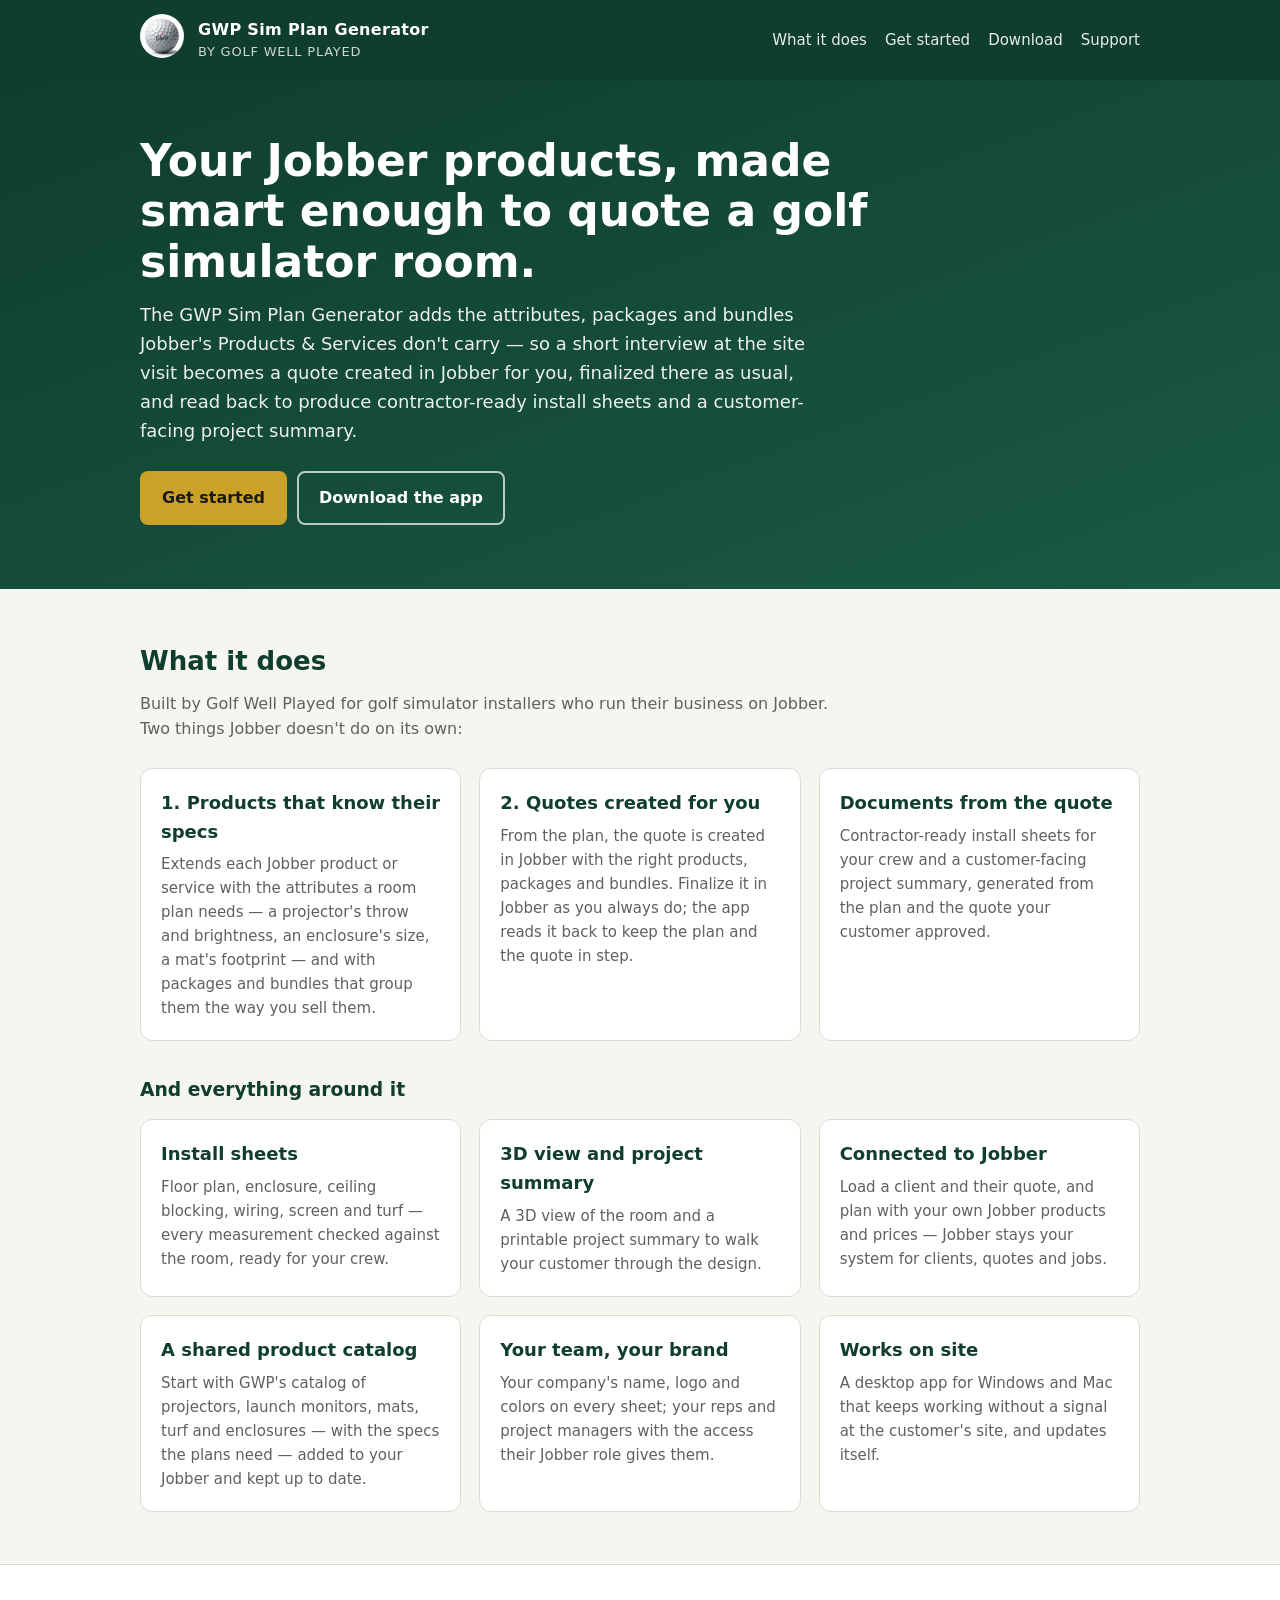
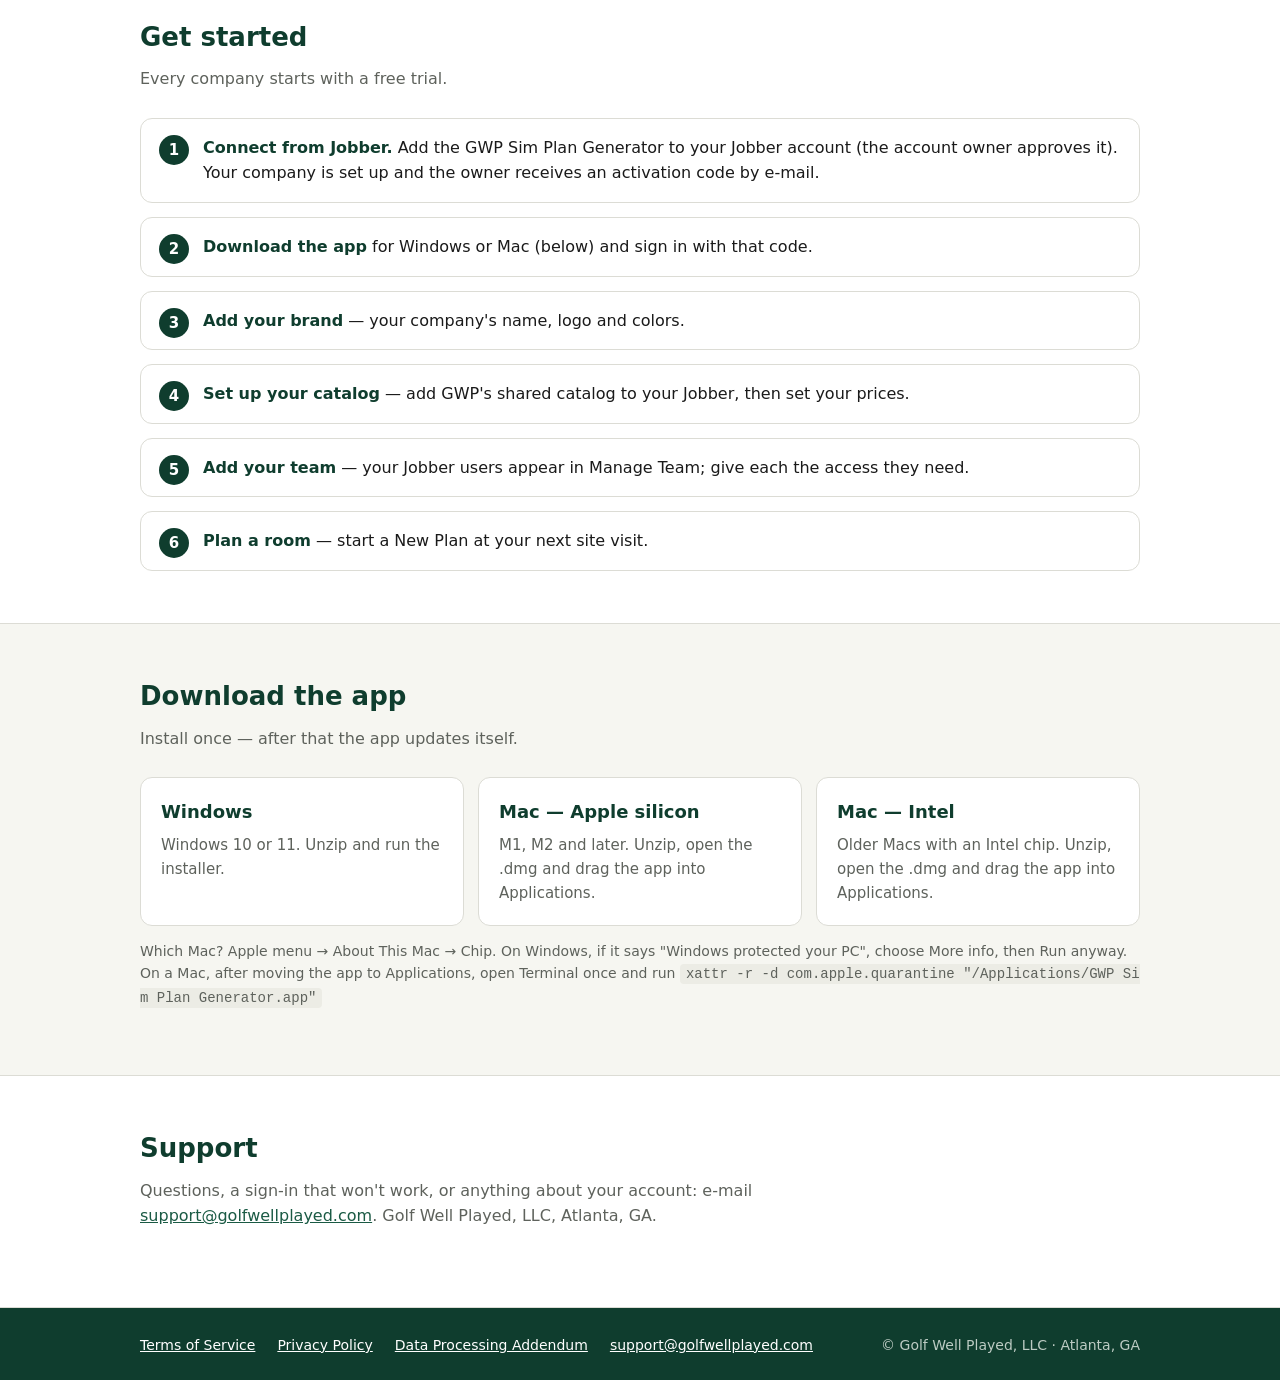
==== docs/index.html @ d23c5d8a "site: plans.golfwellplayed.com - landing page, welcome page, legal holding pages" ====
<!DOCTYPE html>
<html lang="en">
<head>
<meta charset="utf-8">
<meta name="viewport" content="width=device-width, initial-scale=1">
<title>GWP Sim Plan Generator</title>
<meta name="description" content="Contractor-ready golf simulator room plans, connected to Jobber — floor plan, enclosure, blocking, wiring, screen, turf and a 3D view, from one interview.">
<link rel="icon" href="assets/gwp-logo.png">
<link rel="stylesheet" href="assets/site.css">
</head>
<body>
<header class="top"><div class="wrap">
  <a href="" aria-label="Home"><img src="assets/gwp-logo.png" alt="Golf Well Played"></a>
  <div class="brand">GWP Sim Plan Generator<small>by Golf Well Played</small></div>
  <nav aria-label="Site"><a href="#what">What it does</a><a href="#start">Get started</a><a href="#download">Download</a><a href="#support">Support</a></nav>
</div></header>
<main>
<section class="hero"><div class="wrap">
  <h1>Your Jobber products, made smart enough to quote a golf simulator room.</h1>
  <p>The GWP Sim Plan Generator adds the attributes, packages and bundles Jobber's Products &amp; Services don't carry —
  so a short interview at the site visit becomes a quote created in Jobber for you, finalized there as usual, and read
  back to produce contractor-ready install sheets and a customer-facing project summary.</p>
  <a class="btn btn-gold" href="#start">Get started</a><a class="btn btn-line" href="#download">Download the app</a>
</div></section>

<section id="what"><div class="wrap">
  <h2>What it does</h2>
  <p class="lead">Built by Golf Well Played for golf simulator installers who run their business on Jobber. Two things
    Jobber doesn't do on its own:</p>
  <div class="grid">
    <div class="card"><h3>1. Products that know their specs</h3><p>Extends each Jobber product or service with the
      attributes a room plan needs — a projector's throw and brightness, an enclosure's size, a mat's footprint — and with
      packages and bundles that group them the way you sell them.</p></div>
    <div class="card"><h3>2. Quotes created for you</h3><p>From the plan, the quote is created in Jobber with the right
      products, packages and bundles. Finalize it in Jobber as you always do; the app reads it back to keep the plan and
      the quote in step.</p></div>
    <div class="card"><h3>Documents from the quote</h3><p>Contractor-ready install sheets for your crew and a
      customer-facing project summary, generated from the plan and the quote your customer approved.</p></div>
  </div>
  <h3 style="margin:34px 0 14px;color:var(--green)">And everything around it</h3>
  <div class="grid">
    <div class="card"><h3>Install sheets</h3><p>Floor plan, enclosure, ceiling blocking, wiring, screen and turf — every
      measurement checked against the room, ready for your crew.</p></div>
    <div class="card"><h3>3D view and project summary</h3><p>A 3D view of the room and a printable project summary to walk
      your customer through the design.</p></div>
    <div class="card"><h3>Connected to Jobber</h3><p>Load a client and their quote, and plan with your own Jobber products
      and prices — Jobber stays your system for clients, quotes and jobs.</p></div>
    <div class="card"><h3>A shared product catalog</h3><p>Start with GWP's catalog of projectors, launch monitors, mats,
      turf and enclosures — with the specs the plans need — added to your Jobber and kept up to date.</p></div>
    <div class="card"><h3>Your team, your brand</h3><p>Your company's name, logo and colors on every sheet; your reps and
      project managers with the access their Jobber role gives them.</p></div>
    <div class="card"><h3>Works on site</h3><p>A desktop app for Windows and Mac that keeps working without a signal at the
      customer's site, and updates itself.</p></div>
  </div>
</div></section>

<section id="start" class="band"><div class="wrap">
  <h2>Get started</h2>
  <p class="lead">Every company starts with a free trial.</p>
  <ol class="steps">
    <li><b>Connect from Jobber.</b> Add the GWP Sim Plan Generator to your Jobber account (the account owner approves it).
      Your company is set up and the owner receives an activation code by e-mail.</li>
    <li><b>Download the app</b> for Windows or Mac (below) and sign in with that code.</li>
    <li><b>Add your brand</b> — your company's name, logo and colors.</li>
    <li><b>Set up your catalog</b> — add GWP's shared catalog to your Jobber, then set your prices.</li>
    <li><b>Add your team</b> — your Jobber users appear in Manage Team; give each the access they need.</li>
    <li><b>Plan a room</b> — start a New Plan at your next site visit.</li>
  </ol>
</div></section>

<section id="download"><div class="wrap">
  <h2>Download the app</h2>
  <p class="lead">Install once — after that the app updates itself.</p>
  <div class="downloads">
    <a class="card" href="https://github.com/rkfarrisjr/gwp-sim-plan-generator-releases/releases/latest/download/GWP-Sim-Plan-Generator-Windows.zip"><h3>Windows</h3><p>Windows 10 or 11. Unzip and run the
      installer.</p></a>
    <a class="card" href="https://github.com/rkfarrisjr/gwp-sim-plan-generator-releases/releases/latest/download/GWP-Sim-Plan-Generator-Mac-Apple-Silicon.zip"><h3>Mac — Apple silicon</h3><p>M1, M2 and later.
      Unzip, open the .dmg and drag the app into Applications.</p></a>
    <a class="card" href="https://github.com/rkfarrisjr/gwp-sim-plan-generator-releases/releases/latest/download/GWP-Sim-Plan-Generator-Mac-Intel.zip"><h3>Mac — Intel</h3><p>Older Macs with an Intel chip.
      Unzip, open the .dmg and drag the app into Applications.</p></a>
  </div>
  <p class="note u-mt">Which Mac? Apple menu → About This Mac → Chip. On Windows, if it says "Windows protected your PC",
    choose More info, then Run anyway. On a Mac, after moving the app to Applications, open Terminal once and run
    <code>xattr -r -d com.apple.quarantine "/Applications/GWP Sim Plan Generator.app"</code></p>
</div></section>

<section id="support" class="band"><div class="wrap">
  <h2>Support</h2>
  <p class="lead">Questions, a sign-in that won't work, or anything about your account: e-mail
    <a href="mailto:support@golfwellplayed.com">support@golfwellplayed.com</a>. Golf Well Played, LLC, Atlanta, GA.</p>
</div></section>
</main>
<footer><div class="wrap">
  <a href="legal/terms.html">Terms of Service</a>
  <a href="legal/privacy.html">Privacy Policy</a>
  <a href="legal/dpa.html">Data Processing Addendum</a>
  <a href="mailto:support@golfwellplayed.com">support@golfwellplayed.com</a>
  <span class="right">© Golf Well Played, LLC · Atlanta, GA</span>
</div></footer>
</body>
</html>
---- docs/assets/site.css ----
/* plans.golfwellplayed.com — GWP Sim Plan Generator site (2026-11-04). GWP's brand colors (the app's brand.js). */
:root {
  --green: #0F3D2E; --green-2: #1a5a44; --gold: #C9A227; --bg: #f6f6f1; --card: #ffffff;
  --text: #1a1a1a; --muted: #5e625c; --border: #dcdcd5; --max: 1040px;
}
* { box-sizing: border-box; }
html { -webkit-text-size-adjust: 100%; }
body { margin: 0; font: 16px/1.6 system-ui, -apple-system, "Segoe UI", Roboto, Helvetica, Arial, sans-serif;
  color: var(--text); background: var(--bg); }
a { color: var(--green-2); }
a:focus-visible, .btn:focus-visible { outline: 3px solid var(--gold); outline-offset: 2px; }
.wrap { max-width: var(--max); margin: 0 auto; padding: 0 20px; }
header.top { background: var(--green); color: #fff; }
header.top .wrap { display: flex; align-items: center; gap: 14px; padding-top: 14px; padding-bottom: 14px; }
header.top img { width: 44px; height: 44px; border-radius: 50%; background: #fff; }
header.top .brand { font-weight: 700; letter-spacing: .02em; }
header.top .brand small { display: block; font-weight: 400; opacity: .8; font-size: 13px; letter-spacing: .06em; text-transform: uppercase; }
header.top nav { margin-left: auto; display: flex; gap: 18px; flex-wrap: wrap; }
header.top nav a { color: #fff; text-decoration: none; opacity: .9; font-size: 15px; }
header.top nav a:hover { opacity: 1; text-decoration: underline; }
.hero { background: linear-gradient(160deg, var(--green) 0%, var(--green-2) 100%); color: #fff; padding: 56px 0 64px; }
.hero h1 { font-size: clamp(28px, 4.4vw, 44px); line-height: 1.15; margin: 0 0 14px; max-width: 760px; }
.hero p { font-size: 18px; max-width: 680px; opacity: .92; margin: 0 0 26px; }
.btn { display: inline-block; padding: 12px 20px; border-radius: 8px; font-weight: 600; text-decoration: none;
  border: 2px solid transparent; }
.btn-gold { background: var(--gold); color: #1a1a1a; }
.btn-gold:hover { filter: brightness(1.06); }
.btn-line { border-color: rgba(255,255,255,.7); color: #fff; margin-left: 10px; }
.btn-line:hover { background: rgba(255,255,255,.1); }
section { padding: 52px 0; }
section h2 { font-size: 26px; margin: 0 0 8px; color: var(--green); }
section .lead { color: var(--muted); margin: 0 0 26px; max-width: 720px; }
.grid { display: grid; gap: 18px; grid-template-columns: repeat(auto-fit, minmax(240px, 1fr)); }
.card { background: var(--card); border: 1px solid var(--border); border-radius: 12px; padding: 20px; }
.card h3 { margin: 0 0 6px; font-size: 18px; color: var(--green); }
.card p { margin: 0; color: var(--muted); font-size: 15px; }
.steps { counter-reset: s; list-style: none; padding: 0; margin: 0; display: grid; gap: 14px; }
.steps li { background: var(--card); border: 1px solid var(--border); border-radius: 12px; padding: 16px 18px 16px 62px;
  position: relative; }
.steps li::before { counter-increment: s; content: counter(s); position: absolute; left: 18px; top: 16px; width: 30px;
  height: 30px; border-radius: 50%; background: var(--green); color: #fff; font-weight: 700; display: grid;
  place-items: center; font-size: 15px; }
.steps b { color: var(--green); }
.downloads { display: grid; gap: 14px; grid-template-columns: repeat(auto-fit, minmax(220px, 1fr)); }
.downloads a.card { text-decoration: none; color: inherit; }
.downloads a.card:hover { border-color: var(--green-2); }
.note { font-size: 14px; color: var(--muted); }
code { background: #ecece5; padding: 2px 6px; border-radius: 4px; font-size: 14px; word-break: break-all; }
.band { background: #fff; border-top: 1px solid var(--border); border-bottom: 1px solid var(--border); }
footer { background: var(--green); color: #e8efe9; padding: 26px 0; font-size: 14px; }
footer .wrap { display: flex; flex-wrap: wrap; gap: 10px 22px; align-items: center; }
footer a { color: #fff; }
footer .right { margin-left: auto; opacity: .8; }
.doc { max-width: 760px; }
.doc h1 { color: var(--green); font-size: 30px; margin: 0 0 10px; }
@media (max-width: 640px) {
  header.top nav { display: none; }
  .btn-line { margin: 10px 0 0; }
  footer .right { margin-left: 0; }
}
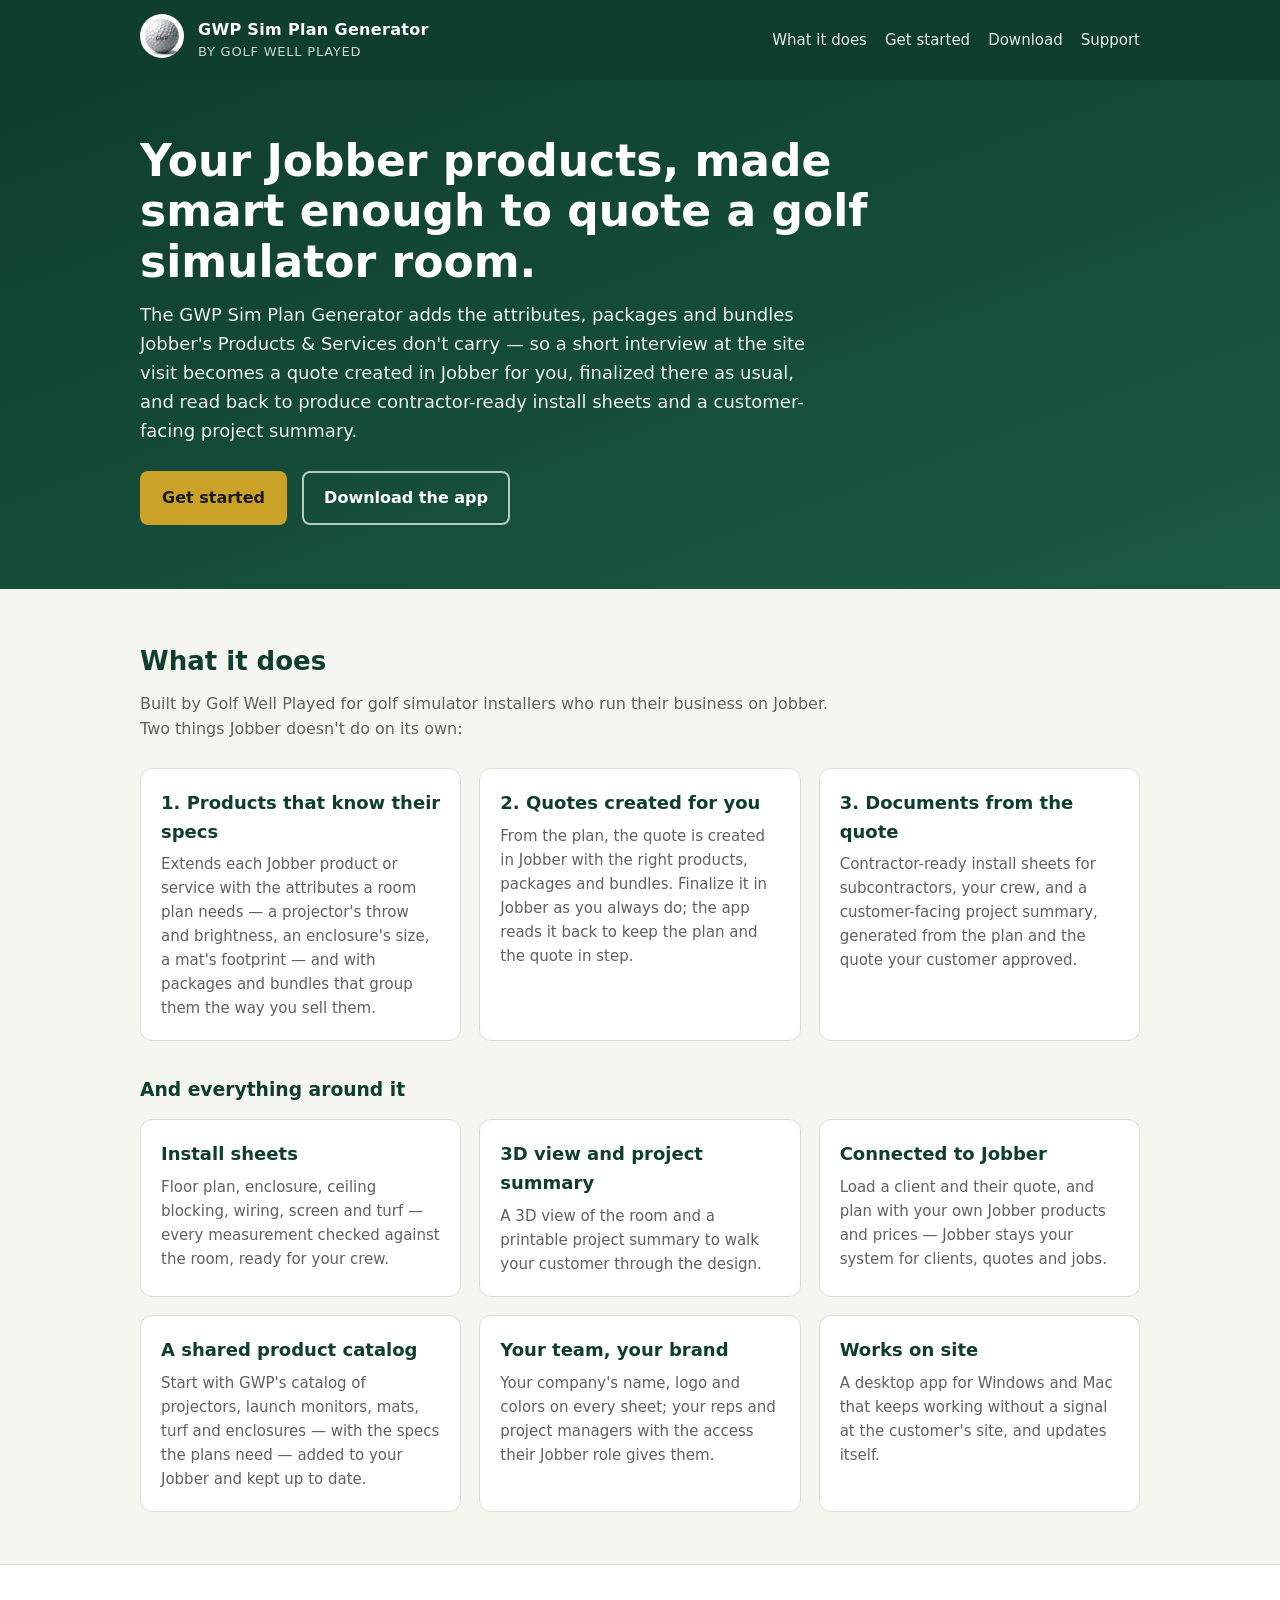
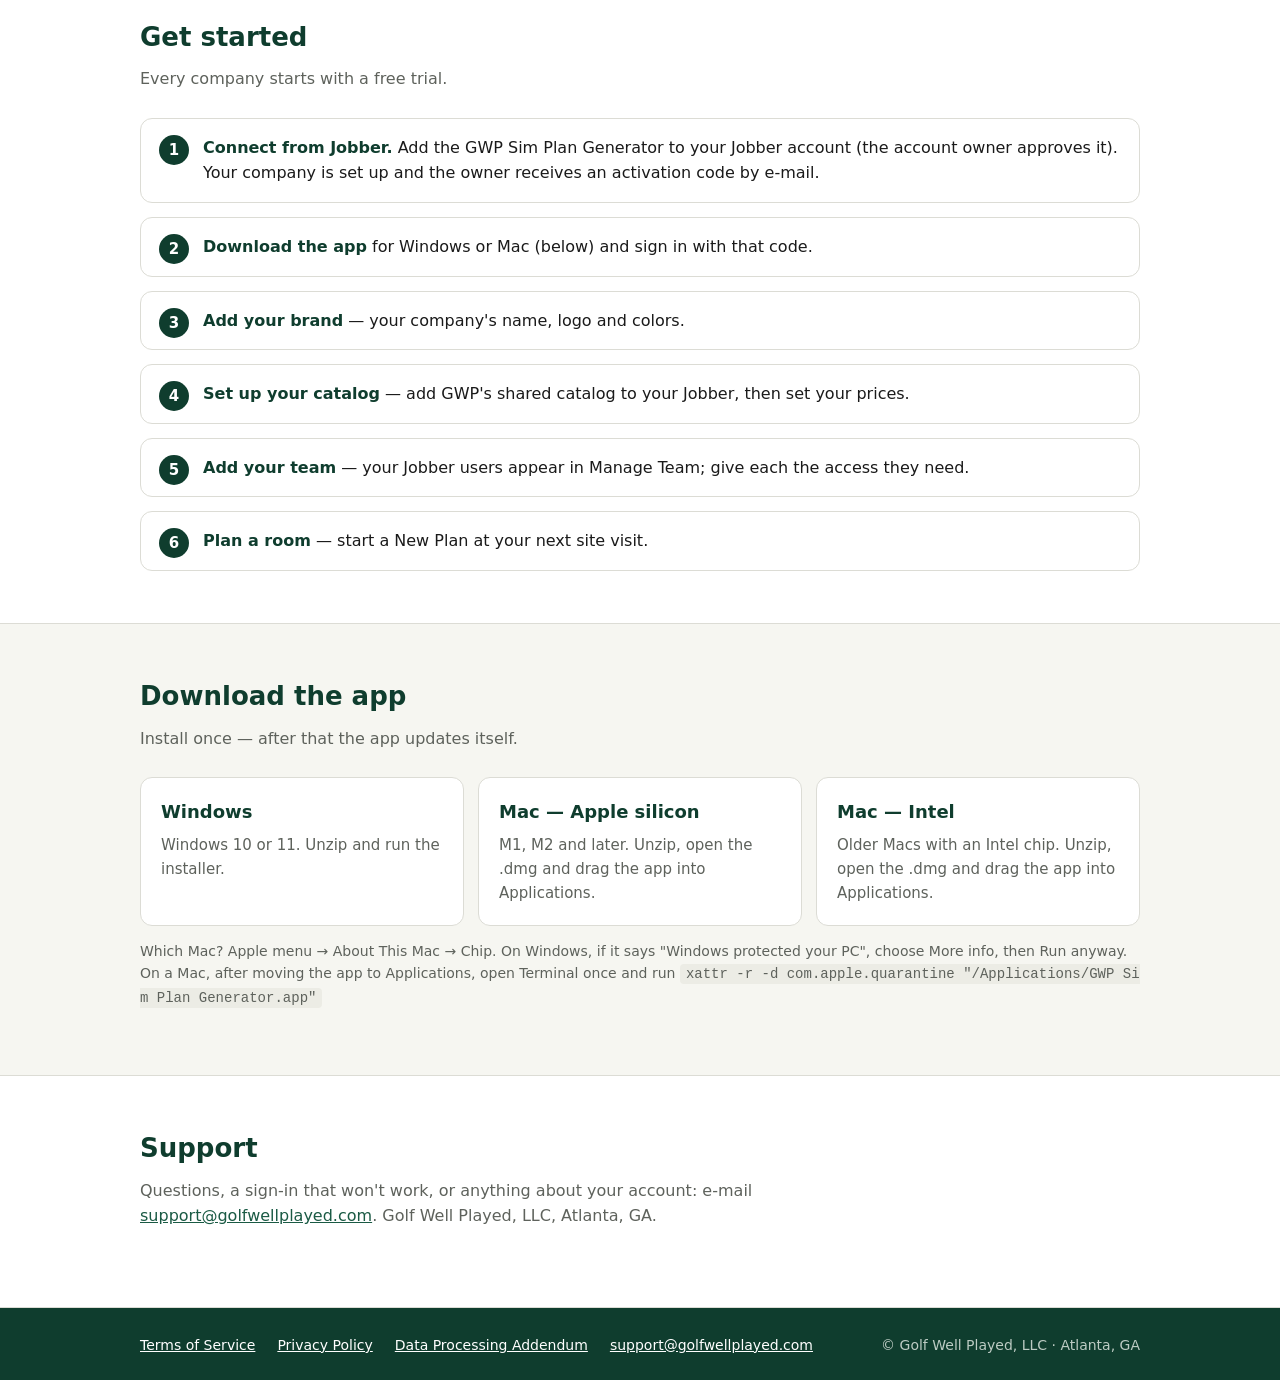
==== commit 75ccfced: "Update index.html chore: minor button formatting and text improvements" ====
--- a/docs/index.html
+++ b/docs/index.html
@@ -20,7 +20,7 @@
   <p>The GWP Sim Plan Generator adds the attributes, packages and bundles Jobber's Products &amp; Services don't carry —
   so a short interview at the site visit becomes a quote created in Jobber for you, finalized there as usual, and read
   back to produce contractor-ready install sheets and a customer-facing project summary.</p>
-  <a class="btn btn-gold" href="#start">Get started</a><a class="btn btn-line" href="#download">Download the app</a>
+  <a class="btn btn-gold" href="#start">Get started</a> <a class="btn btn-line" href="#download">Download the app</a>
 </div></section>
 
 <section id="what"><div class="wrap">
@@ -34,7 +34,7 @@
     <div class="card"><h3>2. Quotes created for you</h3><p>From the plan, the quote is created in Jobber with the right
       products, packages and bundles. Finalize it in Jobber as you always do; the app reads it back to keep the plan and
       the quote in step.</p></div>
-    <div class="card"><h3>Documents from the quote</h3><p>Contractor-ready install sheets for your crew and a
+    <div class="card"><h3>3. Documents from the quote</h3><p>Contractor-ready install sheets for subcontractors, your crew, and a
       customer-facing project summary, generated from the plan and the quote your customer approved.</p></div>
   </div>
   <h3 style="margin:34px 0 14px;color:var(--green)">And everything around it</h3>
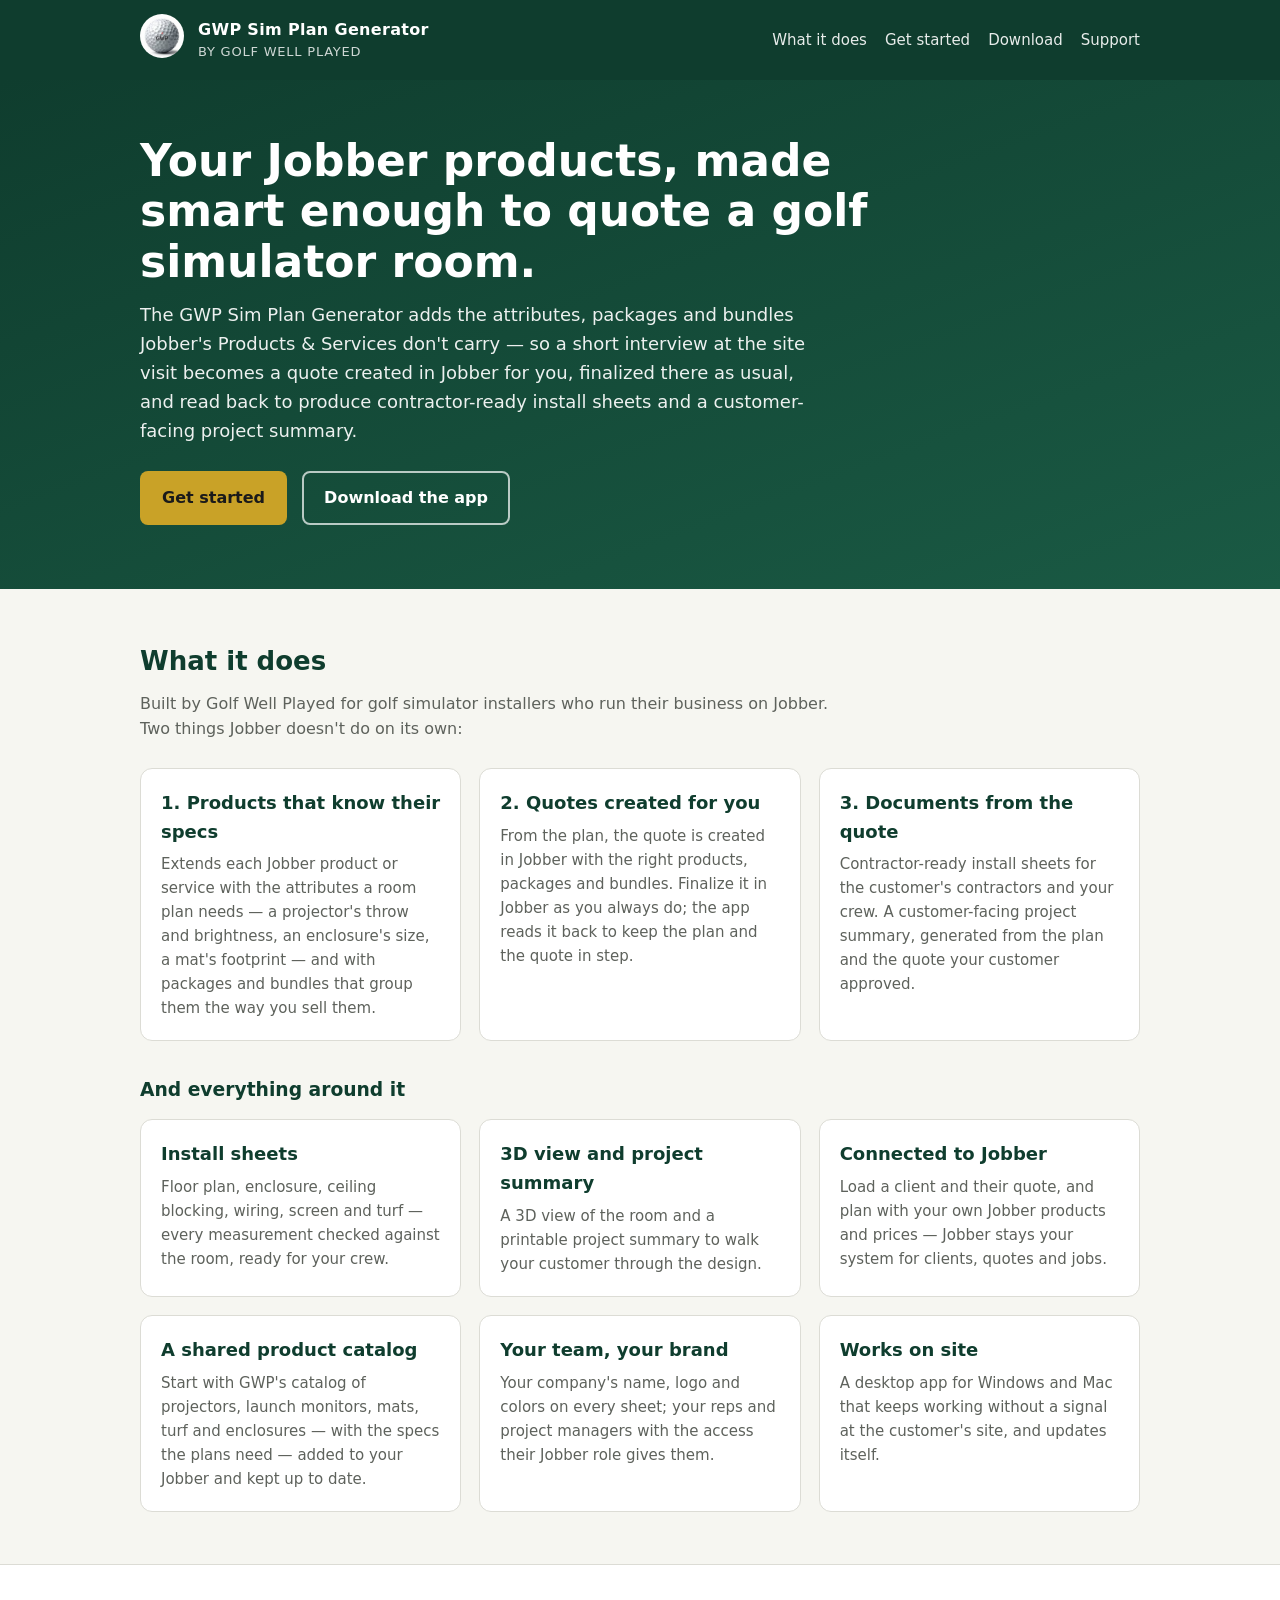
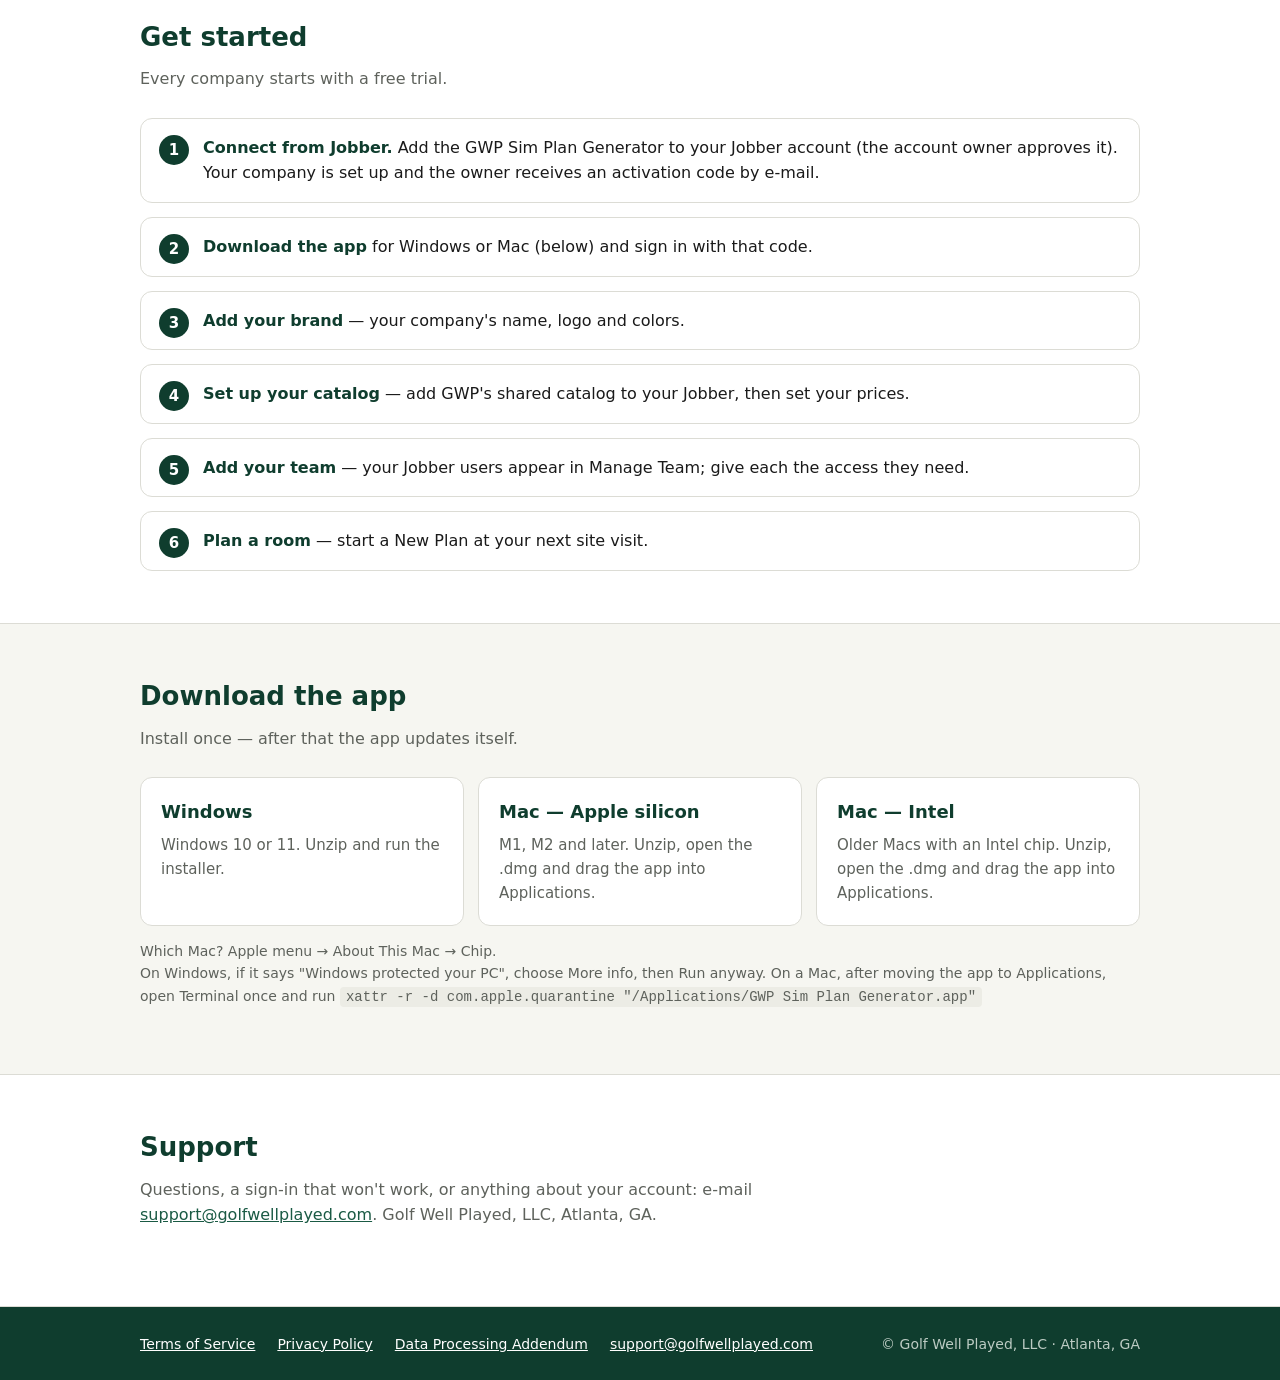
==== commit 25b1e1fe: "site: landing page wording; welcome page menu links" ====
--- a/docs/index.html
+++ b/docs/index.html
@@ -34,8 +34,8 @@
     <div class="card"><h3>2. Quotes created for you</h3><p>From the plan, the quote is created in Jobber with the right
       products, packages and bundles. Finalize it in Jobber as you always do; the app reads it back to keep the plan and
       the quote in step.</p></div>
-    <div class="card"><h3>3. Documents from the quote</h3><p>Contractor-ready install sheets for subcontractors, your crew, and a
-      customer-facing project summary, generated from the plan and the quote your customer approved.</p></div>
+    <div class="card"><h3>3. Documents from the quote</h3><p>Contractor-ready install sheets for the customer's contractors
+      and your crew. A customer-facing project summary, generated from the plan and the quote your customer approved.</p></div>
   </div>
   <h3 style="margin:34px 0 14px;color:var(--green)">And everything around it</h3>
   <div class="grid">
@@ -79,7 +79,7 @@
     <a class="card" href="https://github.com/rkfarrisjr/gwp-sim-plan-generator-releases/releases/latest/download/GWP-Sim-Plan-Generator-Mac-Intel.zip"><h3>Mac — Intel</h3><p>Older Macs with an Intel chip.
       Unzip, open the .dmg and drag the app into Applications.</p></a>
   </div>
-  <p class="note u-mt">Which Mac? Apple menu → About This Mac → Chip. On Windows, if it says "Windows protected your PC",
+  <p class="note u-mt">Which Mac? Apple menu → About This Mac → Chip.<br>On Windows, if it says "Windows protected your PC",
     choose More info, then Run anyway. On a Mac, after moving the app to Applications, open Terminal once and run
     <code>xattr -r -d com.apple.quarantine "/Applications/GWP Sim Plan Generator.app"</code></p>
 </div></section>
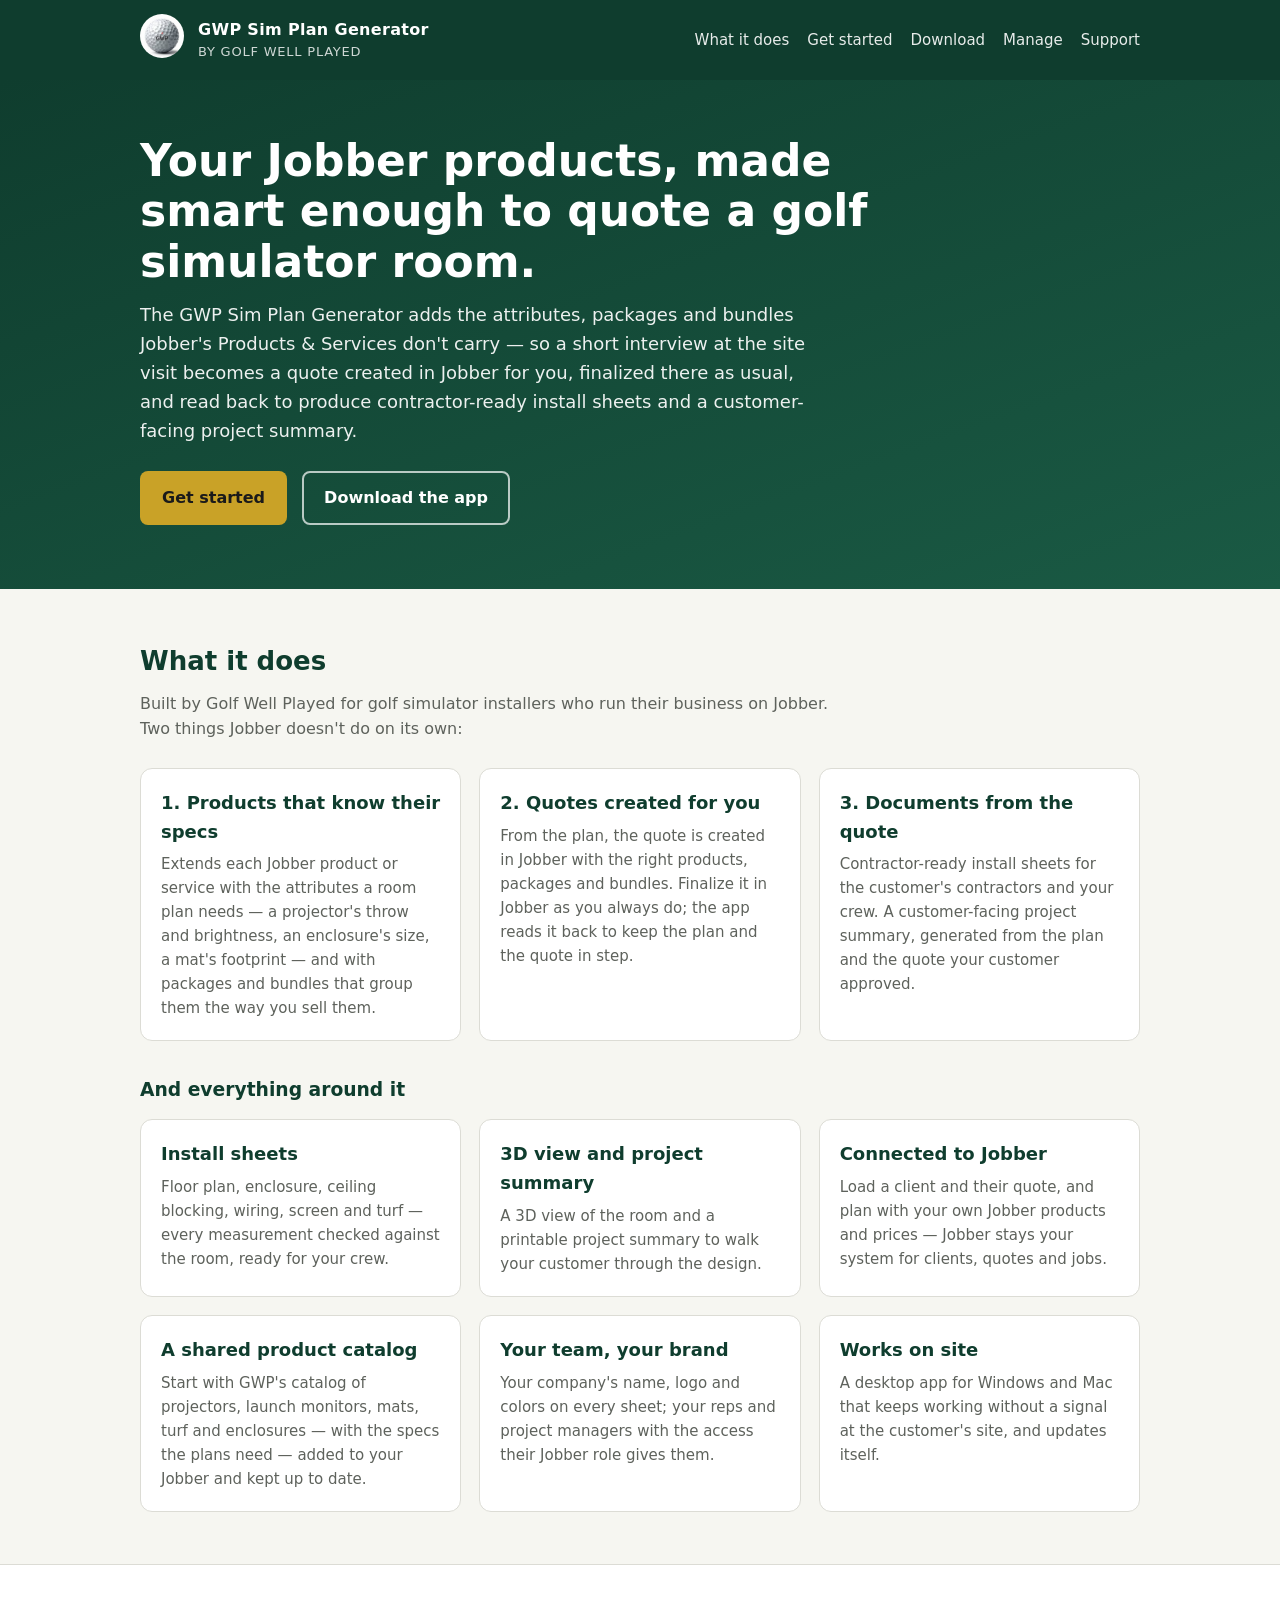
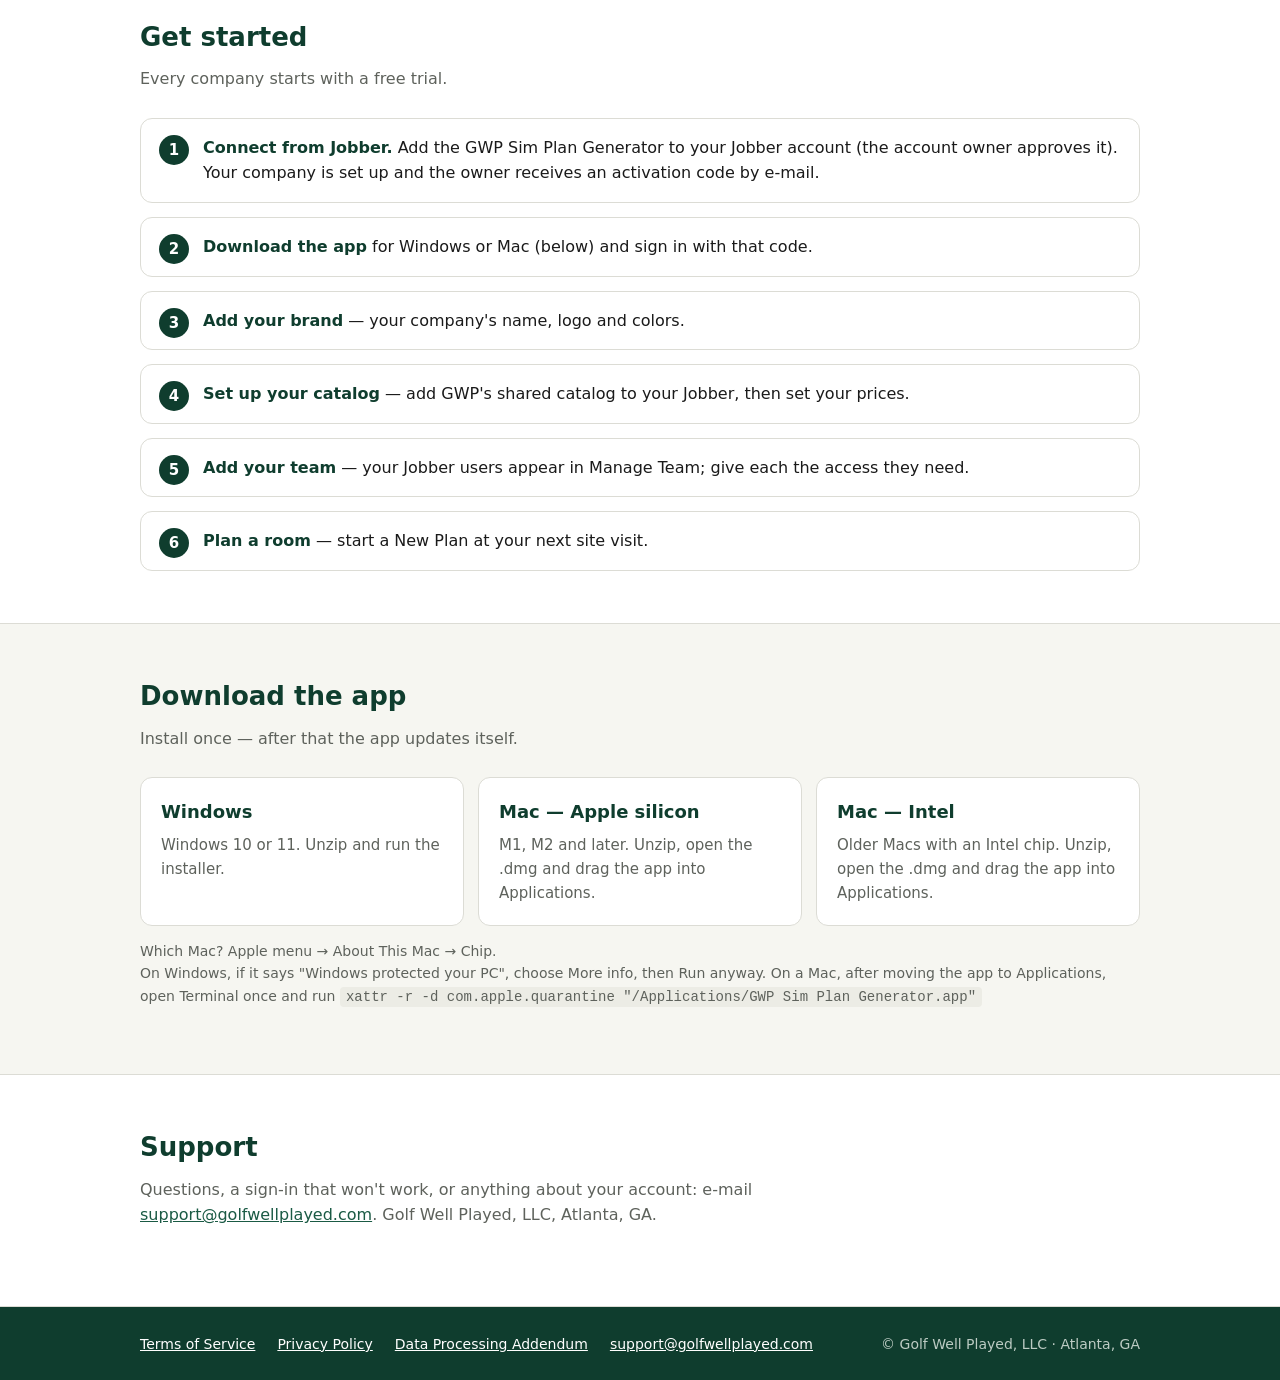
==== commit b701d8a7: "site: Manage page for connected companies (downloads, sign in, settings, disconnecting), Manage in t" ====
--- a/docs/index.html
+++ b/docs/index.html
@@ -12,7 +12,7 @@
 <header class="top"><div class="wrap">
   <a href="" aria-label="Home"><img src="assets/gwp-logo.png" alt="Golf Well Played"></a>
   <div class="brand">GWP Sim Plan Generator<small>by Golf Well Played</small></div>
-  <nav aria-label="Site"><a href="#what">What it does</a><a href="#start">Get started</a><a href="#download">Download</a><a href="#support">Support</a></nav>
+  <nav aria-label="Site"><a href="#what">What it does</a><a href="#start">Get started</a><a href="#download">Download</a><a href="manage.html">Manage</a><a href="#support">Support</a></nav>
 </div></header>
 <main>
 <section class="hero"><div class="wrap">
--- a/docs/assets/site.css
+++ b/docs/assets/site.css
@@ -41,6 +41,8 @@
   height: 30px; border-radius: 50%; background: var(--green); color: #fff; font-weight: 700; display: grid;
   place-items: center; font-size: 15px; }
 .steps b { color: var(--green); }
+.steps.plain li { padding-left: 18px; }
+.steps.plain li::before { content: none; }
 .downloads { display: grid; gap: 14px; grid-template-columns: repeat(auto-fit, minmax(220px, 1fr)); }
 .downloads a.card { text-decoration: none; color: inherit; }
 .downloads a.card:hover { border-color: var(--green-2); }
@@ -58,3 +60,12 @@
   .btn-line { margin: 10px 0 0; }
   footer .right { margin-left: 0; }
 }
+/* the legal pages (tools/legal-publish.js, 2026-11-07) */
+.doc h2 { font-size: 21px; margin: 30px 0 8px; }
+.doc h3 { font-size: 17px; margin: 22px 0 6px; color: var(--green); }
+.doc .stamp { color: var(--muted); font-size: 14px; margin: 0 0 22px; }
+.doc li { margin: 6px 0; }
+.doc ol ol { list-style-type: lower-alpha; }
+.doc table { border-collapse: collapse; width: 100%; margin: 12px 0 18px; background: var(--card); font-size: 15px; }
+.doc th, .doc td { border: 1px solid var(--border); padding: 8px 10px; text-align: left; vertical-align: top; }
+.doc th { background: #ecece5; color: var(--green); }
